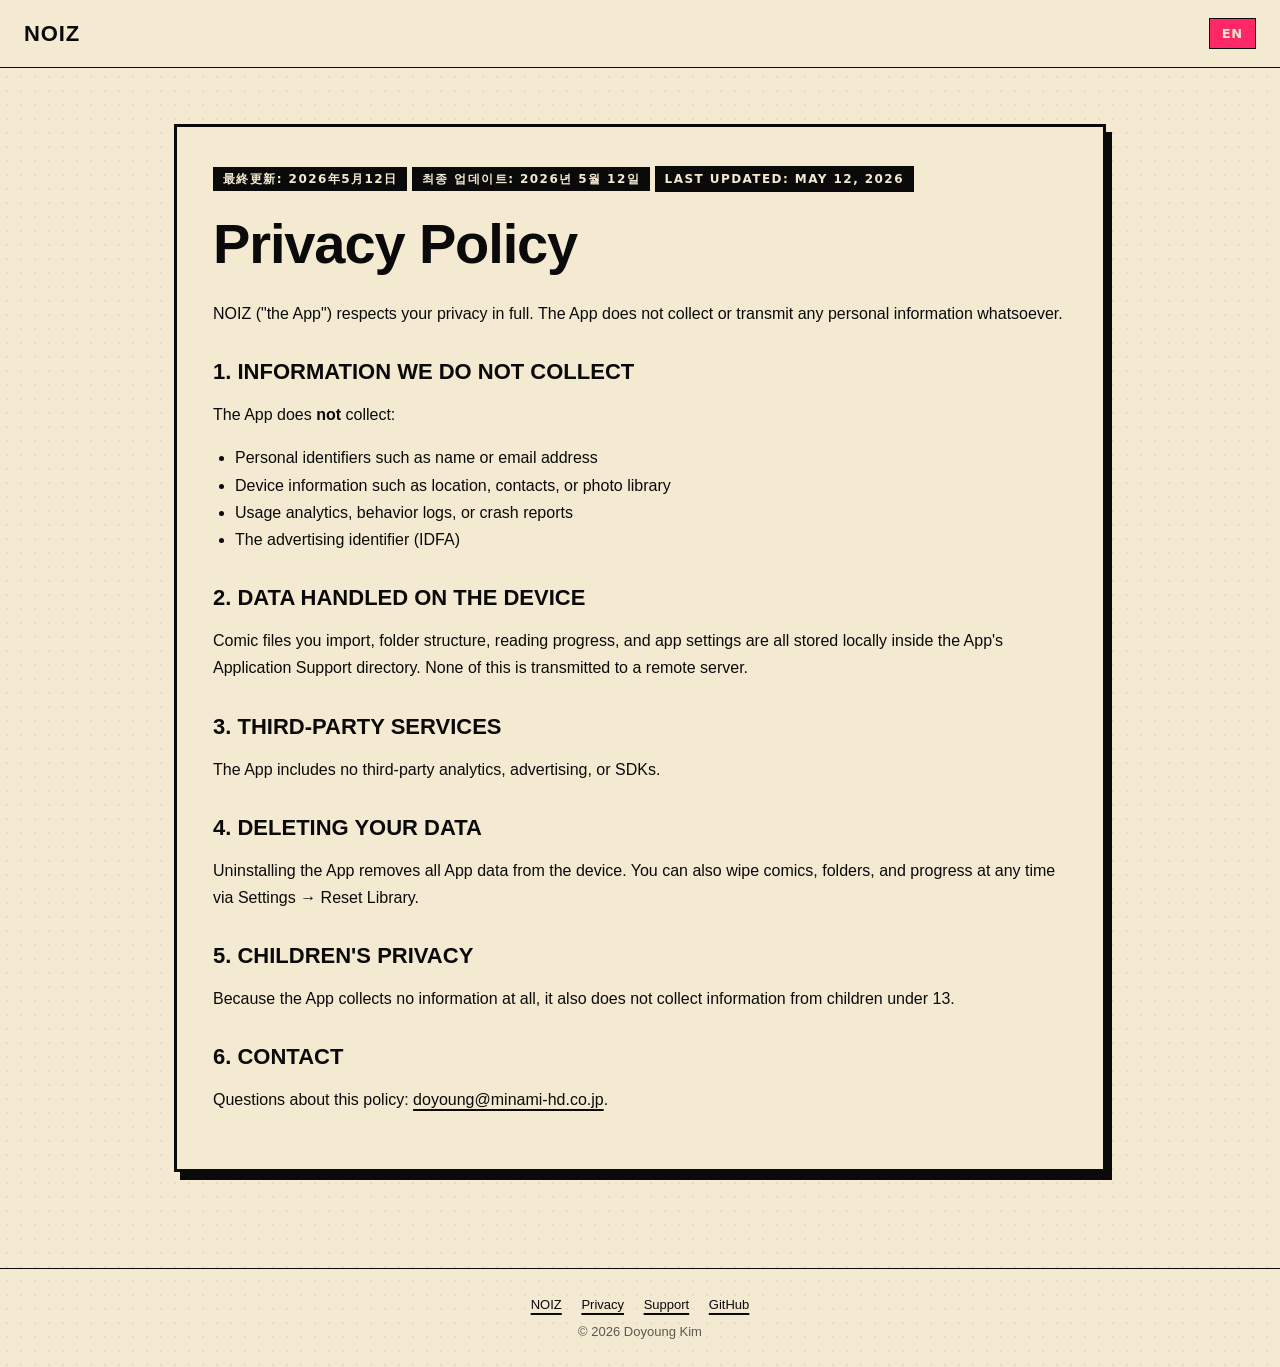
==== docs/privacy/index.html @ 311464d1 "docs: Japanese-primary README + multilingual marketing/privacy/support site - README.md now leads wi" ====
<!doctype html>
<html lang="ja">
<head>
  <meta charset="utf-8" />
  <meta name="viewport" content="width=device-width, initial-scale=1" />
  <title>NOIZ — Privacy Policy</title>
  <link rel="stylesheet" href="../assets/style.css" />
</head>
<body>
  <header class="site-header">
    <a class="brand" href="../">NOIZ</a>
    <nav class="lang-switcher" aria-label="Language">
      <button data-lang="ja" aria-pressed="true">日本語</button>
      <button data-lang="ko" aria-pressed="false">한국어</button>
      <button data-lang="en" aria-pressed="false">EN</button>
    </nav>
  </header>

  <main>
    <article class="prose">
      <span class="meta" data-lang="ja">最終更新: 2026年5月12日</span>
      <span class="meta" data-lang="ko">최종 업데이트: 2026년 5월 12일</span>
      <span class="meta" data-lang="en">Last updated: May 12, 2026</span>

      <h1 data-lang="ja">プライバシーポリシー</h1>
      <h1 data-lang="ko">개인정보처리방침</h1>
      <h1 data-lang="en">Privacy Policy</h1>

      <!-- ── JA ──────────────────────────────────────── -->
      <div data-lang="ja">
        <p>NOIZ（以下「本アプリ」）は、ユーザーのプライバシーを最大限に尊重します。本アプリは、利用者の個人情報を一切収集・送信しません。</p>

        <h2>1. 収集する情報</h2>
        <p>本アプリは、以下を収集しません。</p>
        <ul>
          <li>氏名・メールアドレス等の個人を識別する情報</li>
          <li>位置情報・連絡先・写真ライブラリ等のデバイス情報</li>
          <li>閲覧履歴・利用状況・クラッシュレポート等の解析データ</li>
          <li>広告識別子（IDFA）</li>
        </ul>

        <h2>2. デバイス上で扱うデータ</h2>
        <p>ユーザーがインポートした漫画ファイル、フォルダ構成、読書進捗、アプリ設定は、すべて端末内の Application Support ディレクトリにローカル保存されます。これらが外部サーバーへ送信されることはありません。</p>

        <h2>3. 第三者サービス</h2>
        <p>本アプリは第三者の分析・広告・SDK を一切組み込んでおりません。</p>

        <h2>4. データの削除</h2>
        <p>本アプリをアンインストールすると、端末内のすべてのアプリデータが削除されます。アプリ内「設定 → ライブラリ初期化」からも、漫画・フォルダ・進捗をまとめて削除できます。</p>

        <h2>5. 子どもの個人情報</h2>
        <p>本アプリは情報を収集しないため、13 歳未満のお子様に関する情報も収集しません。</p>

        <h2>6. お問い合わせ</h2>
        <p>本ポリシーに関するご質問は <a href="mailto:doyoung@minami-hd.co.jp">doyoung@minami-hd.co.jp</a> までお問い合わせください。</p>
      </div>

      <!-- ── KO ──────────────────────────────────────── -->
      <div data-lang="ko">
        <p>NOIZ(이하 "본 앱")는 사용자의 프라이버시를 최대한 존중합니다. 본 앱은 이용자의 개인정보를 일절 수집·전송하지 않습니다.</p>

        <h2>1. 수집하는 정보</h2>
        <p>본 앱은 다음 정보를 수집하지 않습니다.</p>
        <ul>
          <li>이름·이메일 등 개인을 식별할 수 있는 정보</li>
          <li>위치·연락처·사진 라이브러리 등 기기 정보</li>
          <li>이용 기록·통계·크래시 리포트 등 분석 데이터</li>
          <li>광고 식별자(IDFA)</li>
        </ul>

        <h2>2. 기기 안에서 다루는 데이터</h2>
        <p>사용자가 가져온 만화 파일, 폴더 구성, 읽기 진행률, 앱 설정은 모두 기기 내 Application Support 디렉터리에 로컬 저장됩니다. 외부 서버로 전송되지 않습니다.</p>

        <h2>3. 제3자 서비스</h2>
        <p>본 앱은 제3자의 분석·광고·SDK를 일절 포함하지 않습니다.</p>

        <h2>4. 데이터 삭제</h2>
        <p>본 앱을 삭제(언인스톨)하면 기기 내 모든 앱 데이터가 함께 삭제됩니다. 또한 앱 안의 "설정 → 라이브러리 초기화"에서 만화·폴더·진행률을 한 번에 삭제할 수 있습니다.</p>

        <h2>5. 아동의 개인정보</h2>
        <p>본 앱은 정보를 수집하지 않으므로 만 13세 미만 아동에 관한 정보도 수집하지 않습니다.</p>

        <h2>6. 문의</h2>
        <p>본 방침에 관한 문의는 <a href="mailto:doyoung@minami-hd.co.jp">doyoung@minami-hd.co.jp</a> 로 부탁드립니다.</p>
      </div>

      <!-- ── EN ──────────────────────────────────────── -->
      <div data-lang="en">
        <p>NOIZ ("the App") respects your privacy in full. The App does not collect or transmit any personal information whatsoever.</p>

        <h2>1. Information we do not collect</h2>
        <p>The App does <strong>not</strong> collect:</p>
        <ul>
          <li>Personal identifiers such as name or email address</li>
          <li>Device information such as location, contacts, or photo library</li>
          <li>Usage analytics, behavior logs, or crash reports</li>
          <li>The advertising identifier (IDFA)</li>
        </ul>

        <h2>2. Data handled on the device</h2>
        <p>Comic files you import, folder structure, reading progress, and app settings are all stored locally inside the App's Application Support directory. None of this is transmitted to a remote server.</p>

        <h2>3. Third-party services</h2>
        <p>The App includes no third-party analytics, advertising, or SDKs.</p>

        <h2>4. Deleting your data</h2>
        <p>Uninstalling the App removes all App data from the device. You can also wipe comics, folders, and progress at any time via Settings → Reset Library.</p>

        <h2>5. Children's privacy</h2>
        <p>Because the App collects no information at all, it also does not collect information from children under 13.</p>

        <h2>6. Contact</h2>
        <p>Questions about this policy: <a href="mailto:doyoung@minami-hd.co.jp">doyoung@minami-hd.co.jp</a>.</p>
      </div>
    </article>
  </main>

  <footer class="site-footer">
    <div>
      <a href="../">NOIZ</a>
      <a href="./" data-lang="ja">プライバシーポリシー</a>
      <a href="./" data-lang="ko">개인정보처리방침</a>
      <a href="./" data-lang="en">Privacy</a>
      <a href="../support/" data-lang="ja">サポート</a>
      <a href="../support/" data-lang="ko">지원</a>
      <a href="../support/" data-lang="en">Support</a>
      <a href="https://github.com/CobyApp/mana">GitHub</a>
    </div>
    <div style="margin-top:12px;">© 2026 Doyoung Kim</div>
  </footer>

  <script src="../assets/i18n.js"></script>
</body>
</html>
---- docs/assets/style.css ----
/* NOIZ — Manga / Glitch landing styles. Mirrors the in-app Tokens. */

:root {
  --paper: #f4ead2;
  --ink: #0a0a0a;
  --ink-dim: rgba(10, 10, 10, 0.65);
  --accent: #ff2766;
  --halftone: rgba(10, 10, 10, 0.06);
  --stroke: 1.5px;
  --stroke-bold: 3px;
  --shadow: 6px 8px 0 var(--ink);
}

* { box-sizing: border-box; }

html, body {
  margin: 0;
  background: var(--paper);
  color: var(--ink);
  font-family: "Pretendard", "Noto Sans JP", "Noto Sans KR", -apple-system, BlinkMacSystemFont, "SF Pro", "Helvetica Neue", sans-serif;
  font-weight: 500;
  -webkit-font-smoothing: antialiased;
  text-rendering: optimizeLegibility;
}

body {
  background-image:
    radial-gradient(var(--halftone) 1.2px, transparent 1.2px);
  background-size: 14px 14px;
  background-position: 0 0;
}

a { color: var(--ink); text-decoration: underline; text-decoration-thickness: 2px; text-underline-offset: 4px; }
a:hover { color: var(--accent); }

/* ── Header ─────────────────────────────── */
.site-header {
  position: sticky;
  top: 0;
  z-index: 10;
  background: var(--paper);
  border-bottom: var(--stroke) solid var(--ink);
  padding: 18px 24px;
  display: flex;
  align-items: center;
  justify-content: space-between;
  gap: 16px;
}

.site-header .brand {
  font-weight: 900;
  font-size: 22px;
  letter-spacing: 0.04em;
  text-decoration: none;
}

.lang-switcher {
  display: inline-flex;
  border: var(--stroke) solid var(--ink);
}
.lang-switcher button {
  appearance: none;
  background: var(--paper);
  border: 0;
  border-right: var(--stroke) solid var(--ink);
  color: var(--ink);
  cursor: pointer;
  font: 700 13px/1 "Pretendard", "Noto Sans JP", system-ui, sans-serif;
  letter-spacing: 0.06em;
  padding: 8px 12px;
  text-transform: uppercase;
}
.lang-switcher button:last-child { border-right: 0; }
.lang-switcher button[aria-pressed="true"] {
  background: var(--accent);
  color: var(--paper);
}

/* ── Layout ─────────────────────────────── */
main {
  max-width: 980px;
  margin: 0 auto;
  padding: 56px 24px 96px;
}

.hero {
  border: var(--stroke-bold) solid var(--ink);
  background: var(--paper);
  box-shadow: var(--shadow);
  padding: 56px 36px 48px;
  position: relative;
  overflow: hidden;
}
.hero::before {
  content: "";
  position: absolute;
  inset: 0;
  background-image:
    repeating-linear-gradient(
      to bottom,
      transparent 0 3px,
      rgba(10, 10, 10, 0.04) 3px 4px
    );
  pointer-events: none;
}
.hero h1 {
  font-size: clamp(64px, 12vw, 124px);
  margin: 0 0 12px;
  font-weight: 900;
  letter-spacing: -0.03em;
  line-height: 0.9;
  color: var(--accent);
  -webkit-text-stroke: 3px var(--ink);
  paint-order: stroke fill;
  transform: rotate(-2deg);
  display: inline-block;
  text-shadow: 5px 6px 0 var(--ink);
}
.hero .tag {
  display: inline-block;
  font: 700 13px/1 "Pretendard", "Noto Sans JP", system-ui, sans-serif;
  letter-spacing: 0.12em;
  text-transform: uppercase;
  background: var(--ink);
  color: var(--paper);
  padding: 6px 10px;
  margin-bottom: 18px;
}
.hero p.lede {
  font-size: clamp(18px, 2.2vw, 22px);
  margin: 0 0 28px;
  max-width: 640px;
  line-height: 1.55;
}

.cta-row {
  display: flex;
  flex-wrap: wrap;
  gap: 12px;
  margin-top: 8px;
}
.cta {
  display: inline-flex;
  align-items: center;
  gap: 8px;
  padding: 12px 18px;
  background: var(--accent);
  color: var(--paper);
  font-weight: 800;
  letter-spacing: 0.04em;
  border: var(--stroke-bold) solid var(--ink);
  box-shadow: 4px 5px 0 var(--ink);
  text-decoration: none;
  text-transform: uppercase;
  font-size: 14px;
}
.cta.secondary { background: var(--paper); color: var(--ink); }
.cta:hover { transform: translate(2px, 2px); box-shadow: 2px 3px 0 var(--ink); }

/* ── Section heading ────────────────────── */
.section { margin-top: 72px; }
.section h2 {
  font-size: clamp(28px, 4vw, 40px);
  margin: 0 0 24px;
  text-transform: uppercase;
  letter-spacing: -0.01em;
  position: relative;
  padding-bottom: 8px;
}
.section h2::after {
  content: "";
  display: block;
  height: 4px;
  background: var(--ink);
  margin-top: 12px;
}

/* ── Feature grid ───────────────────────── */
.grid {
  display: grid;
  grid-template-columns: repeat(auto-fit, minmax(260px, 1fr));
  gap: 18px;
}
.card {
  border: var(--stroke-bold) solid var(--ink);
  background: var(--paper);
  padding: 20px 22px;
  box-shadow: 4px 5px 0 var(--ink);
  position: relative;
}
.card h3 {
  margin: 0 0 8px;
  font-size: 18px;
  letter-spacing: 0.02em;
  text-transform: uppercase;
}
.card p { margin: 0; line-height: 1.55; color: var(--ink-dim); }

/* ── Long-form prose (privacy / support) ─ */
.prose {
  border: var(--stroke-bold) solid var(--ink);
  background: var(--paper);
  box-shadow: var(--shadow);
  padding: 40px 36px;
}
.prose h1 {
  font-size: clamp(36px, 6vw, 56px);
  margin: 0 0 24px;
  letter-spacing: -0.02em;
}
.prose h2 {
  margin-top: 32px;
  margin-bottom: 12px;
  font-size: 22px;
  text-transform: uppercase;
}
.prose p, .prose li { line-height: 1.7; font-size: 16px; }
.prose ul { padding-left: 22px; }
.prose .meta {
  display: inline-block;
  font: 700 12px/1 "Pretendard", system-ui, sans-serif;
  letter-spacing: 0.12em;
  text-transform: uppercase;
  background: var(--ink);
  color: var(--paper);
  padding: 6px 10px;
  margin-bottom: 20px;
}

/* ── Footer ─────────────────────────────── */
.site-footer {
  border-top: var(--stroke) solid var(--ink);
  padding: 28px 24px;
  font-size: 13px;
  color: var(--ink-dim);
  text-align: center;
}
.site-footer a { margin: 0 8px; }

/* ── i18n visibility ────────────────────── */
[data-lang] { display: none; }
html[lang="ja"] [data-lang="ja"] { display: revert; }
html[lang="ko"] [data-lang="ko"] { display: revert; }
html[lang="en"] [data-lang="en"] { display: revert; }
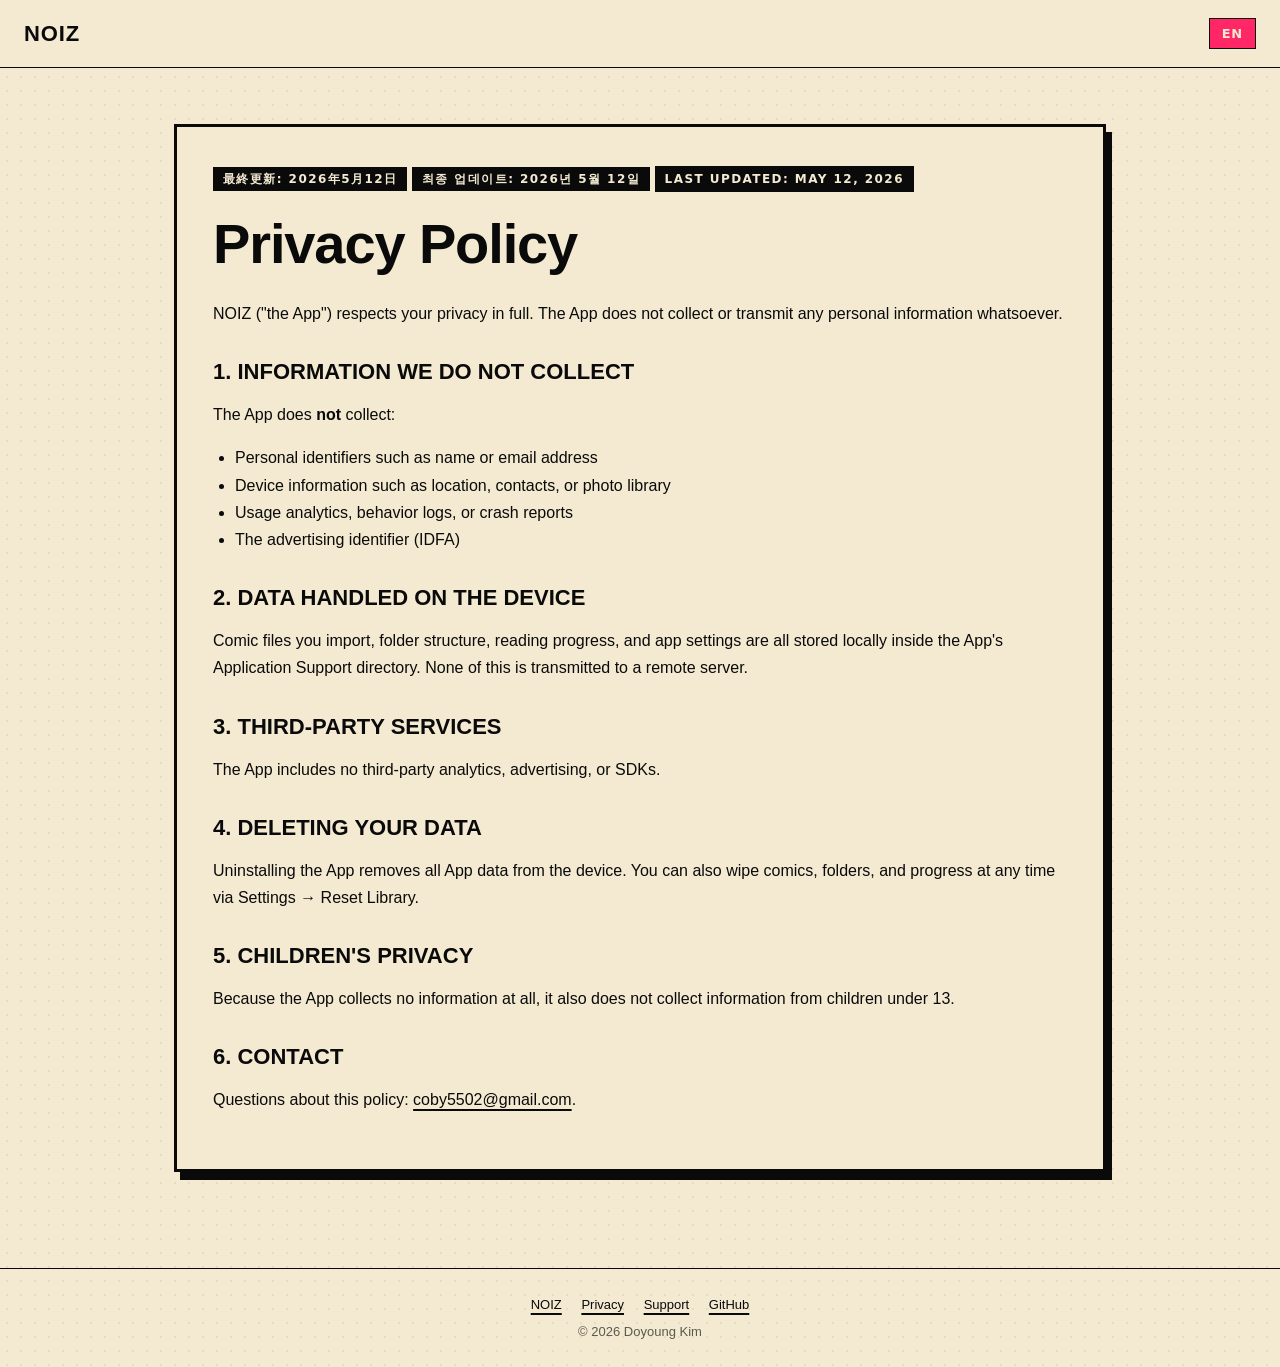
==== commit d02aea2f: "docs: update contact email to coby5502@gmail.com Replaces the prior minami-hd address in both privac" ====
--- a/docs/privacy/index.html
+++ b/docs/privacy/index.html
@@ -52,7 +52,7 @@
         <p>本アプリは情報を収集しないため、13 歳未満のお子様に関する情報も収集しません。</p>
 
         <h2>6. お問い合わせ</h2>
-        <p>本ポリシーに関するご質問は <a href="mailto:doyoung@minami-hd.co.jp">doyoung@minami-hd.co.jp</a> までお問い合わせください。</p>
+        <p>本ポリシーに関するご質問は <a href="mailto:coby5502@gmail.com">coby5502@gmail.com</a> までお問い合わせください。</p>
       </div>
 
       <!-- ── KO ──────────────────────────────────────── -->
@@ -81,7 +81,7 @@
         <p>본 앱은 정보를 수집하지 않으므로 만 13세 미만 아동에 관한 정보도 수집하지 않습니다.</p>
 
         <h2>6. 문의</h2>
-        <p>본 방침에 관한 문의는 <a href="mailto:doyoung@minami-hd.co.jp">doyoung@minami-hd.co.jp</a> 로 부탁드립니다.</p>
+        <p>본 방침에 관한 문의는 <a href="mailto:coby5502@gmail.com">coby5502@gmail.com</a> 로 부탁드립니다.</p>
       </div>
 
       <!-- ── EN ──────────────────────────────────────── -->
@@ -110,7 +110,7 @@
         <p>Because the App collects no information at all, it also does not collect information from children under 13.</p>
 
         <h2>6. Contact</h2>
-        <p>Questions about this policy: <a href="mailto:doyoung@minami-hd.co.jp">doyoung@minami-hd.co.jp</a>.</p>
+        <p>Questions about this policy: <a href="mailto:coby5502@gmail.com">coby5502@gmail.com</a>.</p>
       </div>
     </article>
   </main>
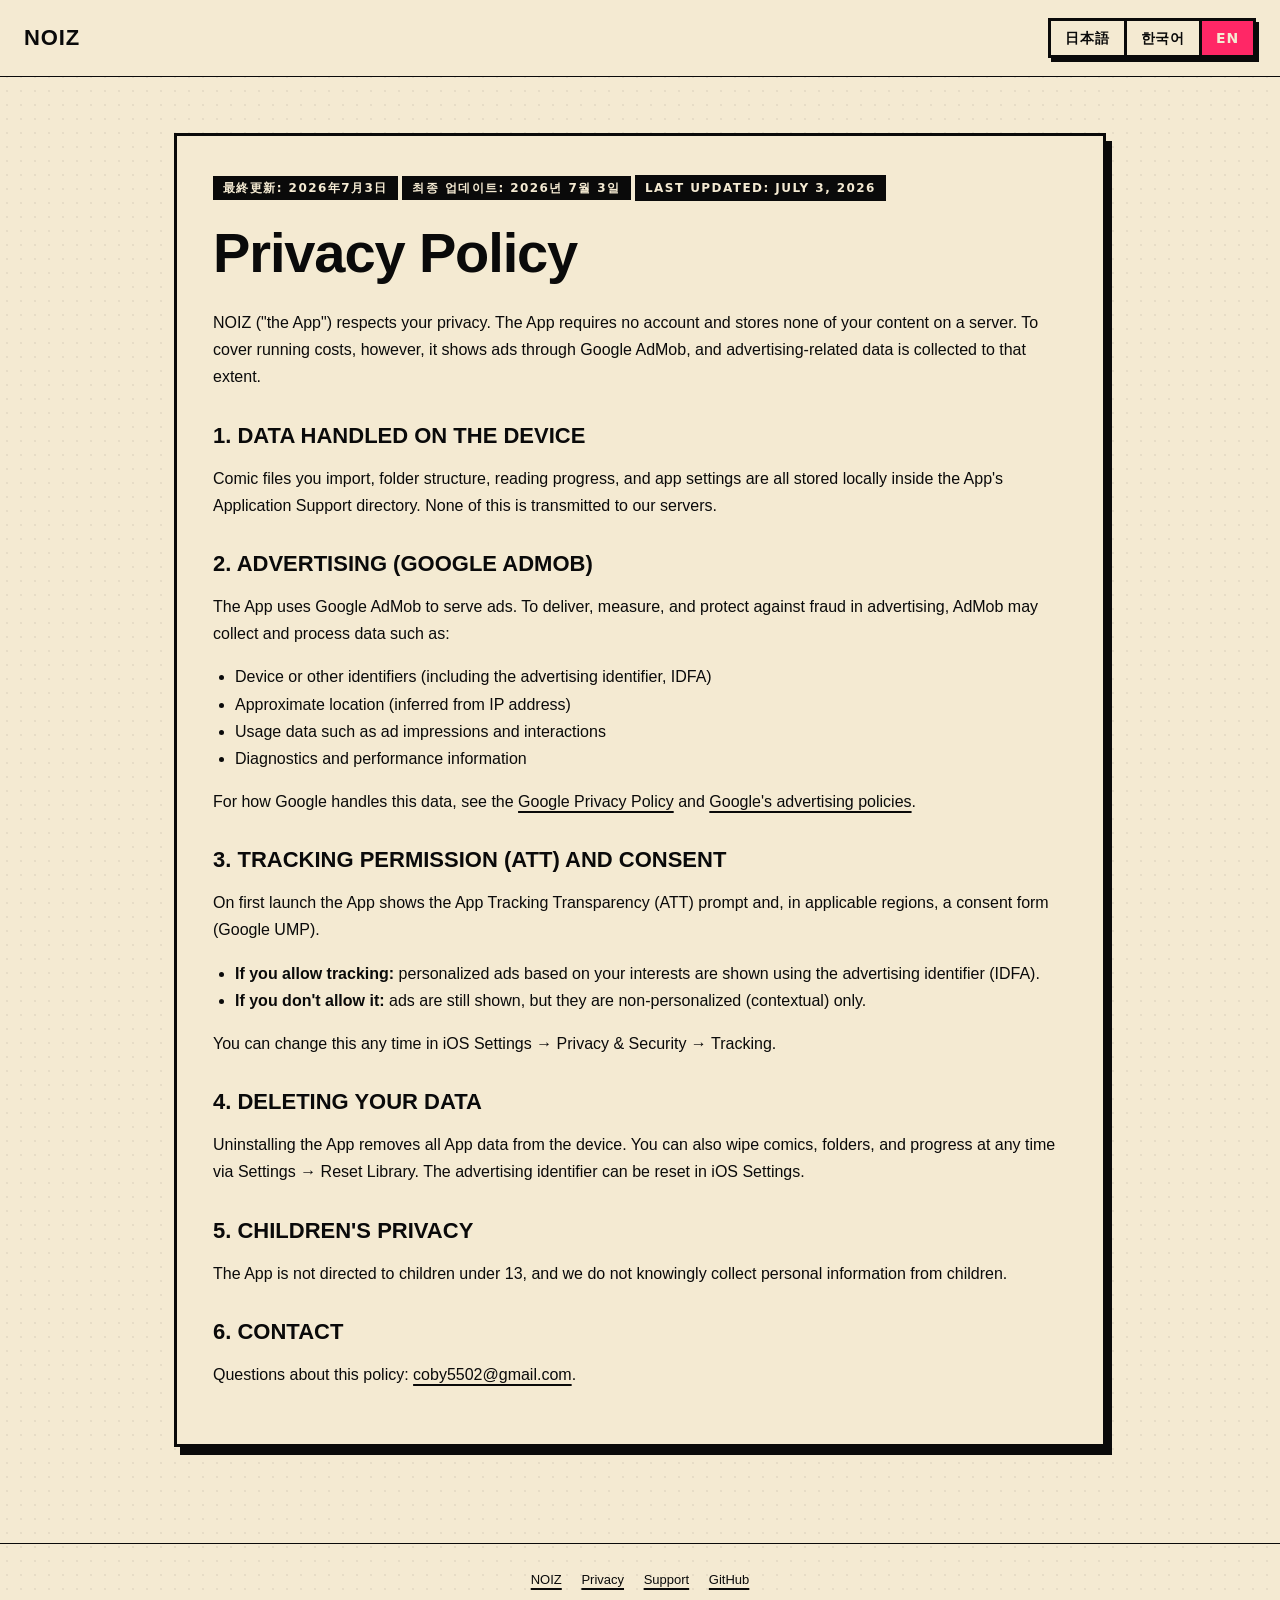
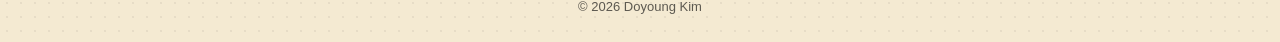
==== commit a9cfc713: "docs(privacy): AdMob 광고·IDFA·ATT 수집 반영 (ja/ko/en) 기존 '데이터 미수집·제3자 SDK 없음' 문구가 광고 도입으로 사실과 달라져 전면 개정:" ====
--- a/docs/privacy/index.html
+++ b/docs/privacy/index.html
@@ -18,9 +18,9 @@
 
   <main>
     <article class="prose">
-      <span class="meta" data-lang="ja">最終更新: 2026年5月12日</span>
-      <span class="meta" data-lang="ko">최종 업데이트: 2026년 5월 12일</span>
-      <span class="meta" data-lang="en">Last updated: May 12, 2026</span>
+      <span class="meta" data-lang="ja">最終更新: 2026年7月3日</span>
+      <span class="meta" data-lang="ko">최종 업데이트: 2026년 7월 3일</span>
+      <span class="meta" data-lang="en">Last updated: July 3, 2026</span>
 
       <h1 data-lang="ja">プライバシーポリシー</h1>
       <h1 data-lang="ko">개인정보처리방침</h1>
@@ -28,28 +28,34 @@
 
       <!-- ── JA ──────────────────────────────────────── -->
       <div data-lang="ja">
-        <p>NOIZ（以下「本アプリ」）は、ユーザーのプライバシーを最大限に尊重します。本アプリは、利用者の個人情報を一切収集・送信しません。</p>
+        <p>NOIZ（以下「本アプリ」）は、ユーザーのプライバシーを尊重します。本アプリ自体はアカウント登録を求めず、ユーザーのコンテンツをサーバーに保存しません。ただし、アプリの運営費用をまかなうため、Google AdMob による広告を表示しており、その範囲で広告に関するデータが収集されます。</p>
 
-        <h2>1. 収集する情報</h2>
-        <p>本アプリは、以下を収集しません。</p>
+        <h2>1. デバイス上で扱うデータ</h2>
+        <p>ユーザーがインポートした漫画ファイル、フォルダ構成、読書進捗、アプリ設定は、すべて端末内の Application Support ディレクトリにローカル保存されます。これらが当社のサーバーへ送信されることはありません。</p>
+
+        <h2>2. 広告（Google AdMob）</h2>
+        <p>本アプリは Google AdMob を利用して広告を配信します。AdMob は広告の配信・測定・不正防止のために、次のようなデータを収集・処理することがあります。</p>
         <ul>
-          <li>氏名・メールアドレス等の個人を識別する情報</li>
-          <li>位置情報・連絡先・写真ライブラリ等のデバイス情報</li>
-          <li>閲覧履歴・利用状況・クラッシュレポート等の解析データ</li>
-          <li>広告識別子（IDFA）</li>
+          <li>デバイスまたはその他の識別子（広告識別子 IDFA を含む）</li>
+          <li>おおよその位置情報（IP アドレスから推定）</li>
+          <li>広告の表示・操作などの利用状況データ</li>
+          <li>診断・パフォーマンス情報</li>
         </ul>
+        <p>Google によるデータの取り扱いについては <a href="https://policies.google.com/privacy" target="_blank" rel="noopener">Google プライバシーポリシー</a> および <a href="https://support.google.com/admob/answer/6128543" target="_blank" rel="noopener">広告に関する Google のポリシー</a> をご確認ください。</p>
 
-        <h2>2. デバイス上で扱うデータ</h2>
-        <p>ユーザーがインポートした漫画ファイル、フォルダ構成、読書進捗、アプリ設定は、すべて端末内の Application Support ディレクトリにローカル保存されます。これらが外部サーバーへ送信されることはありません。</p>
-
-        <h2>3. 第三者サービス</h2>
-        <p>本アプリは第三者の分析・広告・SDK を一切組み込んでおりません。</p>
+        <h2>3. トラッキングの許可（ATT）と同意</h2>
+        <p>初回起動時に、App Tracking Transparency（ATT）による確認と、対象地域では同意フォーム（Google UMP）を表示します。</p>
+        <ul>
+          <li><strong>許可した場合：</strong>広告識別子（IDFA）を用いた、あなたの関心に基づくパーソナライズ広告が表示されます。</li>
+          <li><strong>許可しない場合：</strong>引き続き広告は表示されますが、パーソナライズされない（コンテキストに基づく）広告になります。</li>
+        </ul>
+        <p>この設定は、iOS の「設定 → プライバシーとセキュリティ → トラッキング」からいつでも変更できます。</p>
 
         <h2>4. データの削除</h2>
-        <p>本アプリをアンインストールすると、端末内のすべてのアプリデータが削除されます。アプリ内「設定 → ライブラリ初期化」からも、漫画・フォルダ・進捗をまとめて削除できます。</p>
+        <p>本アプリをアンインストールすると、端末内のすべてのアプリデータが削除されます。アプリ内「設定 → ライブラリ初期化」からも、漫画・フォルダ・進捗をまとめて削除できます。広告識別子のリセットは iOS の設定から行えます。</p>
 
         <h2>5. 子どもの個人情報</h2>
-        <p>本アプリは情報を収集しないため、13 歳未満のお子様に関する情報も収集しません。</p>
+        <p>本アプリは 13 歳未満のお子様を対象としていません。お子様の個人情報を意図的に収集することはありません。</p>
 
         <h2>6. お問い合わせ</h2>
         <p>本ポリシーに関するご質問は <a href="mailto:coby5502@gmail.com">coby5502@gmail.com</a> までお問い合わせください。</p>
@@ -57,28 +63,34 @@
 
       <!-- ── KO ──────────────────────────────────────── -->
       <div data-lang="ko">
-        <p>NOIZ(이하 "본 앱")는 사용자의 프라이버시를 최대한 존중합니다. 본 앱은 이용자의 개인정보를 일절 수집·전송하지 않습니다.</p>
+        <p>NOIZ(이하 "본 앱")는 사용자의 프라이버시를 존중합니다. 본 앱은 계정 가입을 요구하지 않으며 사용자의 콘텐츠를 서버에 저장하지 않습니다. 다만 앱 운영 비용을 충당하기 위해 Google AdMob 광고를 표시하며, 그 범위에서 광고 관련 데이터가 수집됩니다.</p>
 
-        <h2>1. 수집하는 정보</h2>
-        <p>본 앱은 다음 정보를 수집하지 않습니다.</p>
+        <h2>1. 기기 안에서 다루는 데이터</h2>
+        <p>사용자가 가져온 만화 파일, 폴더 구성, 읽기 진행률, 앱 설정은 모두 기기 내 Application Support 디렉터리에 로컬 저장됩니다. 당사 서버로 전송되지 않습니다.</p>
+
+        <h2>2. 광고 (Google AdMob)</h2>
+        <p>본 앱은 Google AdMob을 사용해 광고를 게재합니다. AdMob은 광고 게재·측정·부정 방지를 위해 다음과 같은 데이터를 수집·처리할 수 있습니다.</p>
         <ul>
-          <li>이름·이메일 등 개인을 식별할 수 있는 정보</li>
-          <li>위치·연락처·사진 라이브러리 등 기기 정보</li>
-          <li>이용 기록·통계·크래시 리포트 등 분석 데이터</li>
-          <li>광고 식별자(IDFA)</li>
+          <li>기기 또는 기타 식별자(광고 식별자 IDFA 포함)</li>
+          <li>대략적인 위치(IP 주소 기반 추정)</li>
+          <li>광고 노출·상호작용 등 이용 데이터</li>
+          <li>진단·성능 정보</li>
         </ul>
+        <p>Google의 데이터 처리 방식은 <a href="https://policies.google.com/privacy" target="_blank" rel="noopener">Google 개인정보처리방침</a> 및 <a href="https://support.google.com/admob/answer/6128543" target="_blank" rel="noopener">광고 관련 Google 정책</a>을 참고하세요.</p>
 
-        <h2>2. 기기 안에서 다루는 데이터</h2>
-        <p>사용자가 가져온 만화 파일, 폴더 구성, 읽기 진행률, 앱 설정은 모두 기기 내 Application Support 디렉터리에 로컬 저장됩니다. 외부 서버로 전송되지 않습니다.</p>
-
-        <h2>3. 제3자 서비스</h2>
-        <p>본 앱은 제3자의 분석·광고·SDK를 일절 포함하지 않습니다.</p>
+        <h2>3. 추적 허용(ATT)과 동의</h2>
+        <p>첫 실행 시 App Tracking Transparency(ATT) 확인과, 해당 지역에서는 동의 양식(Google UMP)이 표시됩니다.</p>
+        <ul>
+          <li><strong>허용한 경우:</strong> 광고 식별자(IDFA)를 이용한 관심 기반 맞춤 광고가 표시됩니다.</li>
+          <li><strong>허용하지 않은 경우:</strong> 광고는 계속 표시되지만 맞춤형이 아닌(문맥 기반) 광고가 표시됩니다.</li>
+        </ul>
+        <p>이 설정은 iOS의 "설정 → 개인정보 보호 및 보안 → 추적"에서 언제든지 변경할 수 있습니다.</p>
 
         <h2>4. 데이터 삭제</h2>
-        <p>본 앱을 삭제(언인스톨)하면 기기 내 모든 앱 데이터가 함께 삭제됩니다. 또한 앱 안의 "설정 → 라이브러리 초기화"에서 만화·폴더·진행률을 한 번에 삭제할 수 있습니다.</p>
+        <p>본 앱을 삭제(언인스톨)하면 기기 내 모든 앱 데이터가 함께 삭제됩니다. 또한 앱 안의 "설정 → 라이브러리 초기화"에서 만화·폴더·진행률을 한 번에 삭제할 수 있습니다. 광고 식별자 재설정은 iOS 설정에서 할 수 있습니다.</p>
 
         <h2>5. 아동의 개인정보</h2>
-        <p>본 앱은 정보를 수집하지 않으므로 만 13세 미만 아동에 관한 정보도 수집하지 않습니다.</p>
+        <p>본 앱은 만 13세 미만 아동을 대상으로 하지 않으며, 아동의 개인정보를 의도적으로 수집하지 않습니다.</p>
 
         <h2>6. 문의</h2>
         <p>본 방침에 관한 문의는 <a href="mailto:coby5502@gmail.com">coby5502@gmail.com</a> 로 부탁드립니다.</p>
@@ -86,28 +98,34 @@
 
       <!-- ── EN ──────────────────────────────────────── -->
       <div data-lang="en">
-        <p>NOIZ ("the App") respects your privacy in full. The App does not collect or transmit any personal information whatsoever.</p>
+        <p>NOIZ ("the App") respects your privacy. The App requires no account and stores none of your content on a server. To cover running costs, however, it shows ads through Google AdMob, and advertising-related data is collected to that extent.</p>
 
-        <h2>1. Information we do not collect</h2>
-        <p>The App does <strong>not</strong> collect:</p>
+        <h2>1. Data handled on the device</h2>
+        <p>Comic files you import, folder structure, reading progress, and app settings are all stored locally inside the App's Application Support directory. None of this is transmitted to our servers.</p>
+
+        <h2>2. Advertising (Google AdMob)</h2>
+        <p>The App uses Google AdMob to serve ads. To deliver, measure, and protect against fraud in advertising, AdMob may collect and process data such as:</p>
         <ul>
-          <li>Personal identifiers such as name or email address</li>
-          <li>Device information such as location, contacts, or photo library</li>
-          <li>Usage analytics, behavior logs, or crash reports</li>
-          <li>The advertising identifier (IDFA)</li>
+          <li>Device or other identifiers (including the advertising identifier, IDFA)</li>
+          <li>Approximate location (inferred from IP address)</li>
+          <li>Usage data such as ad impressions and interactions</li>
+          <li>Diagnostics and performance information</li>
         </ul>
+        <p>For how Google handles this data, see the <a href="https://policies.google.com/privacy" target="_blank" rel="noopener">Google Privacy Policy</a> and <a href="https://support.google.com/admob/answer/6128543" target="_blank" rel="noopener">Google's advertising policies</a>.</p>
 
-        <h2>2. Data handled on the device</h2>
-        <p>Comic files you import, folder structure, reading progress, and app settings are all stored locally inside the App's Application Support directory. None of this is transmitted to a remote server.</p>
-
-        <h2>3. Third-party services</h2>
-        <p>The App includes no third-party analytics, advertising, or SDKs.</p>
+        <h2>3. Tracking permission (ATT) and consent</h2>
+        <p>On first launch the App shows the App Tracking Transparency (ATT) prompt and, in applicable regions, a consent form (Google UMP).</p>
+        <ul>
+          <li><strong>If you allow tracking:</strong> personalized ads based on your interests are shown using the advertising identifier (IDFA).</li>
+          <li><strong>If you don't allow it:</strong> ads are still shown, but they are non-personalized (contextual) only.</li>
+        </ul>
+        <p>You can change this any time in iOS Settings → Privacy &amp; Security → Tracking.</p>
 
         <h2>4. Deleting your data</h2>
-        <p>Uninstalling the App removes all App data from the device. You can also wipe comics, folders, and progress at any time via Settings → Reset Library.</p>
+        <p>Uninstalling the App removes all App data from the device. You can also wipe comics, folders, and progress at any time via Settings → Reset Library. The advertising identifier can be reset in iOS Settings.</p>
 
         <h2>5. Children's privacy</h2>
-        <p>Because the App collects no information at all, it also does not collect information from children under 13.</p>
+        <p>The App is not directed to children under 13, and we do not knowingly collect personal information from children.</p>
 
         <h2>6. Contact</h2>
         <p>Questions about this policy: <a href="mailto:coby5502@gmail.com">coby5502@gmail.com</a>.</p>
--- a/docs/assets/style.css
+++ b/docs/assets/style.css
@@ -56,24 +56,34 @@
 
 .lang-switcher {
   display: inline-flex;
-  border: var(--stroke) solid var(--ink);
+  border: var(--stroke-bold) solid var(--ink);
+  box-shadow: 3px 4px 0 var(--ink);
+  background: var(--paper);
 }
 .lang-switcher button {
   appearance: none;
   background: var(--paper);
   border: 0;
-  border-right: var(--stroke) solid var(--ink);
+  border-right: var(--stroke-bold) solid var(--ink);
   color: var(--ink);
   cursor: pointer;
-  font: 700 13px/1 "Pretendard", "Noto Sans JP", system-ui, sans-serif;
+  font: 800 14px/1 "Pretendard", "Noto Sans JP", system-ui, sans-serif;
   letter-spacing: 0.06em;
-  padding: 8px 12px;
-  text-transform: uppercase;
+  padding: 10px 14px;
+  text-transform: uppercase;
+  transition: background-color 0.12s ease, color 0.12s ease;
 }
 .lang-switcher button:last-child { border-right: 0; }
+.lang-switcher button:hover {
+  background: var(--ink);
+  color: var(--paper);
+}
 .lang-switcher button[aria-pressed="true"] {
   background: var(--accent);
   color: var(--paper);
+}
+.lang-switcher button[aria-pressed="true"]:hover {
+  background: var(--accent);
 }
 
 /* ── Layout ─────────────────────────────── */
@@ -242,3 +252,6 @@
 html[lang="ja"] [data-lang="ja"] { display: revert; }
 html[lang="ko"] [data-lang="ko"] { display: revert; }
 html[lang="en"] [data-lang="en"] { display: revert; }
+/* Language-switcher buttons must always remain visible, regardless of
+   the currently selected language. */
+.lang-switcher [data-lang] { display: inline-flex !important; }
